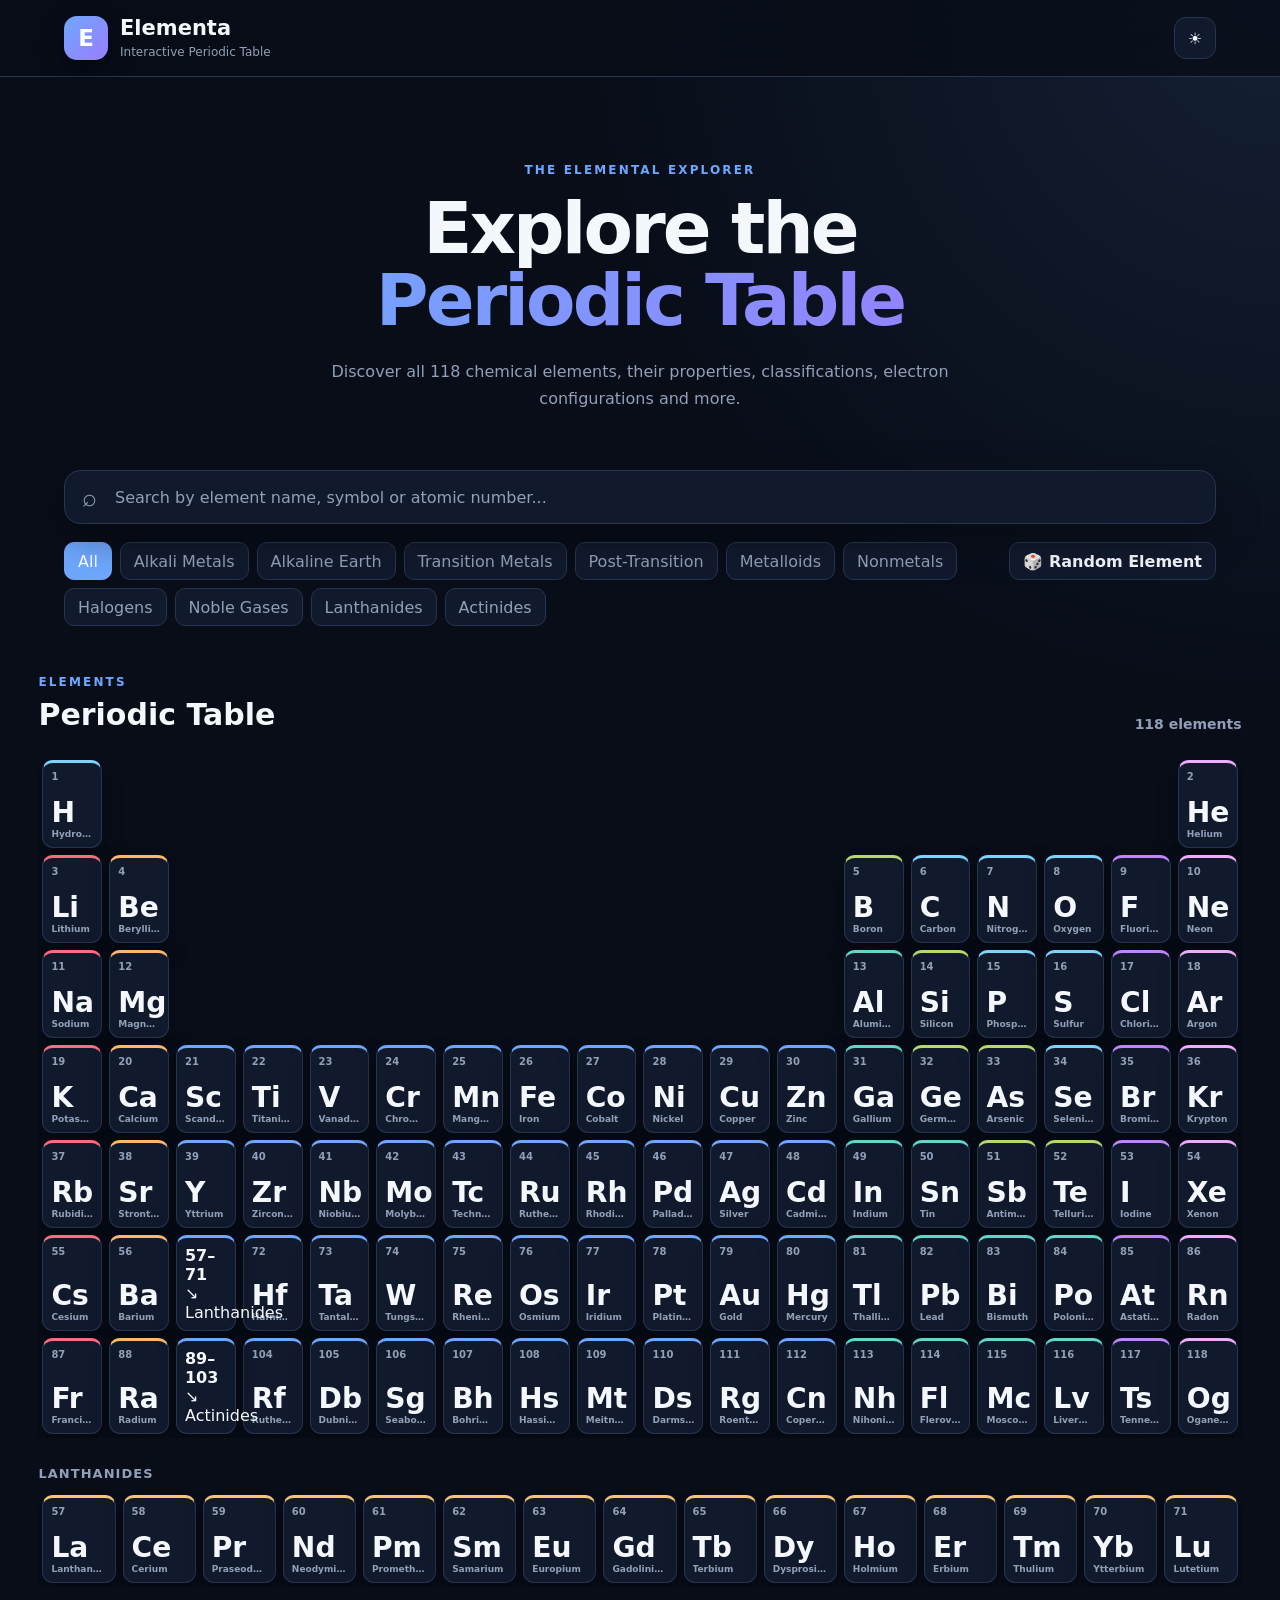
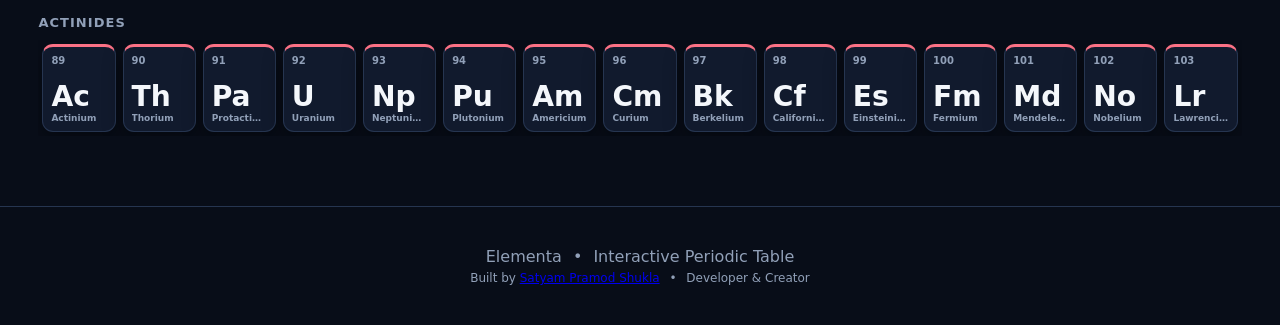
==== index.html @ 65a7c6d0 "Fix Elementa index page" ====
<!DOCTYPE html>
<html lang="en">
<head>
<meta charset="UTF-8">
<meta name="viewport" content="width=device-width, initial-scale=1.0">
<meta name="theme-color" content="#0b1020">
<meta name="description" content="Elementa — Interactive Periodic Table of all 118 chemical elements.">
<meta name="keywords" content="interactive periodic table, periodic table, chemical elements, chemistry, Elementa">
<meta name="author" content="Satyam Pramod Shukla">
<meta name="robots" content="index, follow">
<meta property="og:title" content="Elementa — Interactive Periodic Table">
<meta property="og:description" content="Explore all 118 chemical elements with the interactive Elementa periodic table.">
<meta property="og:type" content="website">
<meta name="color-scheme" content="dark light">
<link rel="manifest" href="manifest.json">
<link rel="stylesheet" href="css/style.css">
<style>
/* Functional fix: search/filter results must visibly hide non-matching cards. */
.element-card.filtered-out {
  opacity: 0.16;
  filter: saturate(0.15);
  pointer-events: none;
}
</style>
<title>Elementa — Interactive Periodic Table</title>
</head>
<body>
<div id="app">
<header class="site-header">
  <div class="brand">
    <div class="brand-icon">E</div>
    <div class="brand-text">
      <h1>Elementa</h1>
      <p>Interactive Periodic Table</p>
    </div>
  </div>
  <button id="themeToggle" class="icon-button" type="button"
          aria-label="Toggle theme" title="Toggle theme">☀️</button>
</header>

<section class="hero">
  <div class="hero-content">
    <span class="eyebrow">THE ELEMENTAL EXPLORER</span>
    <h2>Explore the <span>Periodic Table</span></h2>
    <p>Discover all 118 chemical elements, their properties, classifications, electron configurations and more.</p>
  </div>
</section>

<section class="controls-section">
  <div class="search-wrapper">
    <span class="search-icon">⌕</span>
    <input id="searchInput" type="search"
           placeholder="Search by element name, symbol or atomic number..."
           autocomplete="off" aria-label="Search elements">
    <button id="clearSearch" class="clear-button" type="button"
            aria-label="Clear search">×</button>
  </div>

  <div class="toolbar">
    <div class="filter-group" id="filterGroup">
      <button class="filter-button active" data-filter="all" type="button">All</button>
      <button class="filter-button" data-filter="alkali-metal" type="button">Alkali Metals</button>
      <button class="filter-button" data-filter="alkaline-earth-metal" type="button">Alkaline Earth</button>
      <button class="filter-button" data-filter="transition-metal" type="button">Transition Metals</button>
      <button class="filter-button" data-filter="post-transition-metal" type="button">Post-Transition</button>
      <button class="filter-button" data-filter="metalloid" type="button">Metalloids</button>
      <button class="filter-button" data-filter="nonmetal" type="button">Nonmetals</button>
      <button class="filter-button" data-filter="halogen" type="button">Halogens</button>
      <button class="filter-button" data-filter="noble-gas" type="button">Noble Gases</button>
      <button class="filter-button" data-filter="lanthanide" type="button">Lanthanides</button>
      <button class="filter-button" data-filter="actinide" type="button">Actinides</button>
    </div>
    <button id="randomElement" class="random-button" type="button">🎲 Random Element</button>
  </div>
</section>

<main>
<section class="table-section">
  <div class="section-heading">
    <div>
      <span class="section-label">ELEMENTS</span>
      <h2>Periodic Table</h2>
    </div>
    <div id="elementCount" class="element-count">118 elements</div>
  </div>

  <div id="periodicTable" class="periodic-table" aria-label="Periodic table of elements"></div>

  <div class="series-section">
    <div class="series-label"><span>Lanthanides</span></div>
    <div id="lanthanides" class="series-grid"></div>
  </div>

  <div class="series-section">
    <div class="series-label"><span>Actinides</span></div>
    <div id="actinides" class="series-grid"></div>
  </div>
</section>
</main>

<div id="detailsOverlay" class="details-overlay hidden">
  <div id="detailsPanel" class="details-panel" role="dialog" aria-modal="true" aria-labelledby="detailName">
    <button id="closeDetails" class="close-button" type="button"
            aria-label="Close element details">×</button>

    <div id="detailCategory" class="detail-category">ELEMENT</div>
    <div class="detail-symbol"><span id="detailSymbol">H</span></div>

    <div class="detail-title">
      <div>
        <span id="detailAtomicNumber">Atomic number 1</span>
        <h2 id="detailName">Hydrogen</h2>
      </div>
    </div>

    <p id="detailDescription" class="detail-description">Element information will appear here.</p>

    <div class="detail-grid">
      <div class="detail-card"><span>Atomic Mass</span><strong id="detailMass">—</strong></div>
      <div class="detail-card"><span>State</span><strong id="detailState">—</strong></div>
      <div class="detail-card"><span>Electron Configuration</span><strong id="detailElectronConfig">—</strong></div>
      <div class="detail-card"><span>Discovery</span><strong id="detailDiscovery">—</strong></div>
      <div class="detail-card"><span>Period</span><strong id="detailPeriod">—</strong></div>
      <div class="detail-card"><span>Group</span><strong id="detailGroup">—</strong></div>
    </div>
  </div>
</div>

<footer class="site-footer">
  <p>Elementa <span>•</span> Interactive Periodic Table</p>
  <p class="footer-small">
    Built by
    <a href="https://g.dev/satyamshukla" target="_blank" rel="noopener noreferrer">Satyam Pramod Shukla</a>
    <span>•</span> Developer &amp; Creator
  </p>
</footer>
</div>

<script src="data/elements.js" defer></script>
<script src="js/app.js" defer></script>
</body>
</html>
---- css/style.css ----
:root {
    --bg: #080d18;
    --bg-soft: #0d1424;
    --surface: #111a2d;
    --surface-2: #172239;
    --border: #263550;
    --text: #f4f7fb;
    --muted: #91a0b8;
    --accent: #6ea8fe;
    --accent-2: #9b7cff;
    --shadow: rgba(0, 0, 0, 0.35);

    --alkali: #ff6b81;
    --alkaline: #ffb86b;
    --transition: #6ea8fe;
    --post-transition: #62d6c8;
    --metalloid: #b8d86b;
    --nonmetal: #7dd3fc;
    --halogen: #c084fc;
    --noble-gas: #f0abfc;
    --lanthanide: #f5c76b;
    --actinide: #fb7185;
}

:root[data-theme="light"] {
    --bg: #f4f7fb;
    --bg-soft: #ffffff;
    --surface: #ffffff;
    --surface-2: #eef3fa;
    --border: #d8e0ec;
    --text: #182235;
    --muted: #64748b;
    --accent: #2563eb;
    --accent-2: #7c3aed;
    --shadow: rgba(15, 23, 42, 0.12);
}

* {
    box-sizing: border-box;
}

html {
    scroll-behavior: smooth;
}

body {
    margin: 0;
    min-width: 320px;
    background:
        radial-gradient(
            circle at top right,
            rgba(110, 168, 254, 0.12),
            transparent 30%
        ),
        var(--bg);
    color: var(--text);
    font-family:
        Inter,
        system-ui,
        -apple-system,
        BlinkMacSystemFont,
        "Segoe UI",
        sans-serif;
    transition:
        background 0.3s ease,
        color 0.3s ease;
}

body.details-open {
    overflow: hidden;
}

button,
input {
    font: inherit;
}

button {
    cursor: pointer;
}

.site-header {
    width: 100%;
    min-height: 76px;
    padding: 16px 5%;
    display: flex;
    align-items: center;
    justify-content: space-between;
    gap: 20px;
    position: sticky;
    top: 0;
    z-index: 50;
    background: rgba(8, 13, 24, 0.82);
    border-bottom: 1px solid var(--border);
    backdrop-filter: blur(18px);
}

:root[data-theme="light"] .site-header {
    background: rgba(255, 255, 255, 0.84);
}

.brand {
    display: flex;
    align-items: center;
    gap: 12px;
}

.brand-icon {
    width: 44px;
    height: 44px;
    display: grid;
    place-items: center;
    border-radius: 13px;
    background: linear-gradient(
        135deg,
        var(--accent),
        var(--accent-2)
    );
    color: white;
    font-size: 23px;
    font-weight: 900;
    box-shadow: 0 10px 25px var(--shadow);
}

.brand-text h1 {
    margin: 0;
    font-size: 21px;
    line-height: 1.1;
}

.brand-text p {
    margin: 4px 0 0;
    color: var(--muted);
    font-size: 12px;
}

.icon-button {
    width: 42px;
    height: 42px;
    border: 1px solid var(--border);
    border-radius: 12px;
    background: var(--surface);
    color: var(--text);
    transition:
        transform 0.2s ease,
        border-color 0.2s ease;
}

.icon-button:hover {
    transform: translateY(-2px);
    border-color: var(--accent);
}

.hero {
    padding: 82px 5% 58px;
    text-align: center;
}

.hero-content {
    width: min(850px, 100%);
    margin: auto;
}

.eyebrow,
.section-label {
    color: var(--accent);
    font-size: 12px;
    font-weight: 800;
    letter-spacing: 0.18em;
}

.hero h2 {
    margin: 14px 0;
    font-size: clamp(38px, 7vw, 72px);
    line-height: 1;
    letter-spacing: -0.04em;
}

.hero h2 span {
    display: block;
    background: linear-gradient(
        90deg,
        var(--accent),
        var(--accent-2)
    );
    -webkit-background-clip: text;
    background-clip: text;
    color: transparent;
}

.hero p {
    max-width: 650px;
    margin: 22px auto 0;
    color: var(--muted);
    font-size: 16px;
    line-height: 1.7;
}

.controls-section {
    width: min(1400px, 90%);
    margin: 0 auto 45px;
}

.search-wrapper {
    position: relative;
    display: flex;
    align-items: center;
}

.search-icon {
    position: absolute;
    left: 18px;
    color: var(--muted);
    font-size: 25px;
    line-height: 1;
    pointer-events: none;
}

#searchInput {
    width: 100%;
    min-height: 54px;
    padding: 0 50px;
    border: 1px solid var(--border);
    border-radius: 16px;
    outline: none;
    background: var(--surface);
    color: var(--text);
    box-shadow: 0 15px 40px var(--shadow);
}

#searchInput::placeholder {
    color: var(--muted);
}

#searchInput:focus {
    border-color: var(--accent);
}

.clear-button {
    position: absolute;
    right: 10px;
    width: 36px;
    height: 36px;
    border: 0;
    border-radius: 10px;
    background: transparent;
    color: var(--muted);
    font-size: 24px;
    opacity: 0;
    pointer-events: none;
}

.clear-button.visible {
    opacity: 1;
    pointer-events: auto;
}

.toolbar {
    margin-top: 18px;
    display: flex;
    align-items: flex-start;
    justify-content: space-between;
    gap: 18px;
}

.filter-group {
    display: flex;
    flex-wrap: wrap;
    gap: 8px;
}

.filter-button,
.random-button {
    min-height: 38px;
    padding: 8px 13px;
    border: 1px solid var(--border);
    border-radius: 10px;
    background: var(--surface);
    color: var(--muted);
    transition:
        background 0.2s ease,
        color 0.2s ease,
        border-color 0.2s ease,
        transform 0.2s ease;
}

.filter-button:hover,
.random-button:hover {
    transform: translateY(-1px);
    color: var(--text);
    border-color: var(--accent);
}

.filter-button.active {
    background: var(--accent);
    border-color: var(--accent);
    color: white;
}

.random-button {
    flex-shrink: 0;
    color: var(--text);
    font-weight: 700;
}

.table-section {
    width: min(1500px, 94%);
    margin: 0 auto;
    padding-bottom: 70px;
}

.section-heading {
    margin-bottom: 24px;
    display: flex;
    align-items: flex-end;
    justify-content: space-between;
    gap: 20px;
}

.section-heading h2 {
    margin: 7px 0 0;
    font-size: 30px;
}

.element-count {
    color: var(--muted);
    font-size: 14px;
    font-weight: 700;
}

.periodic-table {
    display: grid;
    grid-template-columns: repeat(18, minmax(48px, 1fr));
    grid-auto-rows: minmax(88px, auto);
    gap: 7px;
    overflow-x: auto;
    padding: 4px;
}

.element-card {
    min-width: 0;
    min-height: 88px;
    padding: 8px;
    position: relative;
    display: flex;
    flex-direction: column;
    justify-content: space-between;
    align-items: flex-start;
    border: 1px solid var(--border);
    border-top: 3px solid var(--accent);
    border-radius: 11px;
    background: var(--surface);
    color: var(--text);
    text-align: left;
    box-shadow: 0 8px 20px var(--shadow);
    transition:
        transform 0.18s ease,
        border-color 0.18s ease,
        opacity 0.18s ease;
}

.element-card:hover {
    transform: translateY(-4px);
    border-color: var(--accent);
}

.element-card:focus-visible {
    outline: 3px solid var(--accent);
    outline-offset: 2px;
}

.element-number {
    color: var(--muted);
    font-size: 10px;
    font-weight: 700;
}

.element-symbol {
    margin: auto 0 2px;
    font-size: clamp(20px, 2.2vw, 30px);
    font-weight: 900;
    line-height: 1;
}

.element-name {
    width: 100%;
    overflow: hidden;
    color: var(--muted);
    font-size: 9px;
    font-weight: 600;
    text-overflow: ellipsis;
    white-space: nowrap;
}

.category-alkali-metal {
    border-top-color: var(--alkali);
}

.category-alkaline-earth-metal {
    border-top-color: var(--alkaline);
}

.category-transition-metal {
    border-top-color: var(--transition);
}

.category-post-transition-metal {
    border-top-color: var(--post-transition);
}

.category-metalloid {
    border-top-color: var(--metalloid);
}

.category-nonmetal {
    border-top-color: var(--nonmetal);
}

.category-halogen {
    border-top-color: var(--halogen);
}

.category-noble-gas {
    border-top-color: var(--noble-gas);
}

.category-lanthanide {
    border-top-color: var(--lanthanide);
}

.category-actinide {
    border-top-color: var(--actinide);
}

.series-section {
    margin-top: 28px;
}

.series-label {
    margin-bottom: 10px;
    color: var(--muted);
    font-size: 13px;
    font-weight: 800;
    letter-spacing: 0.08em;
    text-transform: uppercase;
}

.series-grid {
    display: grid;
    grid-template-columns: repeat(15, minmax(48px, 1fr));
    gap: 7px;
    overflow-x: auto;
    padding: 4px;
}

.series-grid .element-card {
    min-width: 70px;
}

.details-overlay {
    position: fixed;
    inset: 0;
    z-index: 100;
    display: grid;
    place-items: center;
    padding: 20px;
    background: rgba(0, 0, 0, 0.68);
    backdrop-filter: blur(8px);
    opacity: 1;
    visibility: visible;
    transition:
        opacity 0.25s ease,
        visibility 0.25s ease;
}

.details-overlay.hidden {
    opacity: 0;
    visibility: hidden;
    pointer-events: none;
}

.details-panel {
    width: min(650px, 100%);
    max-height: 90vh;
    overflow-y: auto;
    position: relative;
    padding: 30px;
    border: 1px solid var(--border);
    border-radius: 24px;
    background: var(--surface);
    box-shadow: 0 30px 80px rgba(0, 0, 0, 0.4);
    transform: translateY(0);
}

.close-button {
    position: absolute;
    top: 14px;
    right: 14px;
    width: 38px;
    height: 38px;
    border: 1px solid var(--border);
    border-radius: 10px;
    background: var(--surface-2);
    color: var(--text);
    font-size: 24px;
}

.detail-category {
    display: inline-block;
    margin-bottom: 18px;
    padding: 7px 11px;
    border: 1px solid var(--border);
    border-radius: 999px;
    color: var(--text);
    font-size: 11px;
    font-weight: 800;
    text-transform: uppercase;
}

.detail-symbol {
    width: 105px;
    height: 105px;
    margin-bottom: 20px;
    display: grid;
    place-items: center;
    border: 2px solid var(--accent);
    border-radius: 22px;
    background: var(--surface-2);
    box-shadow: 0 15px 35px var(--shadow);
}

.detail-symbol span {
    font-size: 48px;
    font-weight: 900;
}

.detail-title span {
    color: var(--muted);
    font-size: 13px;
}

.detail-title h2 {
    margin: 5px 0 0;
    font-size: 36px;
}

.detail-description {
    color: var(--muted);
    line-height: 1.7;
}

.detail-grid {
    margin-top: 24px;
    display: grid;
    grid-template-columns: repeat(2, 1fr);
    gap: 10px;
}

.detail-card {
    padding: 15px;
    border: 1px solid var(--border);
    border-radius: 13px;
    background: var(--surface-2);
}

.detail-card span {
    display: block;
    margin-bottom: 6px;
    color: var(--muted);
    font-size: 11px;
}

.detail-card strong {
    display: block;
    overflow-wrap: anywhere;
    font-size: 14px;
}

.site-footer {
    padding: 35px 20px;
    border-top: 1px solid var(--border);
    text-align: center;
    color: var(--muted);
}

.site-footer p {
    margin: 5px 0;
}

.site-footer span {
    margin: 0 6px;
}

.footer-small {
    font-size: 12px;
}

@media (max-width: 900px) {

    .toolbar {
        flex-direction: column;
    }

    .random-button {
        width: 100%;
    }

    .periodic-table {
        grid-template-columns: repeat(18, 64px);
    }

    .section-heading {
        align-items: flex-start;
        flex-direction: column;
    }
}

@media (max-width: 600px) {

    .site-header {
        padding: 13px 4%;
    }

    .brand-icon {
        width: 40px;
        height: 40px;
    }

    .brand-text h1 {
        font-size: 18px;
    }

    .hero {
        padding: 60px 5% 45px;
    }

    .hero h2 {
        font-size: 42px;
    }

    .hero p {
        font-size: 14px;
    }

    .controls-section {
        width: 92%;
    }

    .table-section {
        width: 96%;
    }

    .detail-grid {
        grid-template-columns: 1fr;
    }

    .details-panel {
        padding: 24px;
        border-radius: 20px;
    }

    .detail-title h2 {
        font-size: 30px;
    }
}

@media (prefers-reduced-motion: reduce) {

    *,
    *::before,
    *::after {
        scroll-behavior: auto !important;
        transition-duration: 0.01ms !important;
        animation-duration: 0.01ms !important;
    }
  }
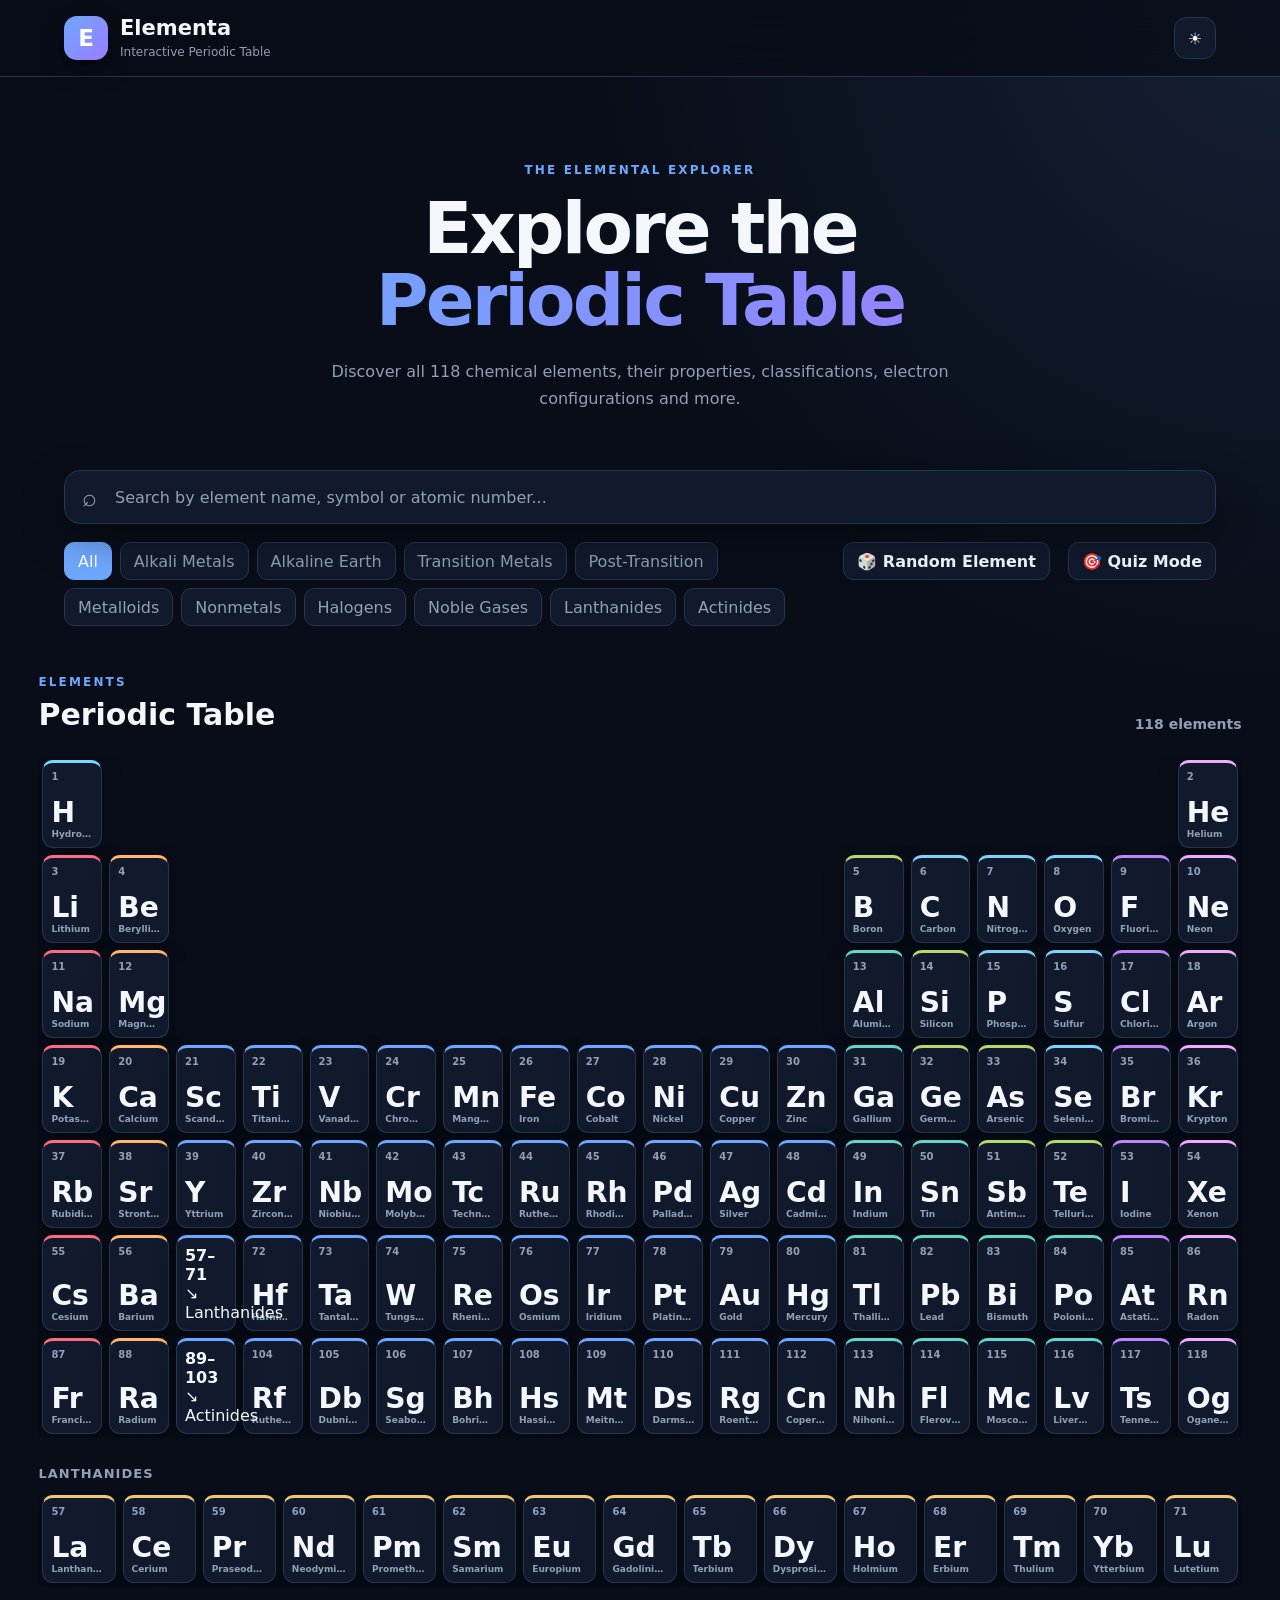
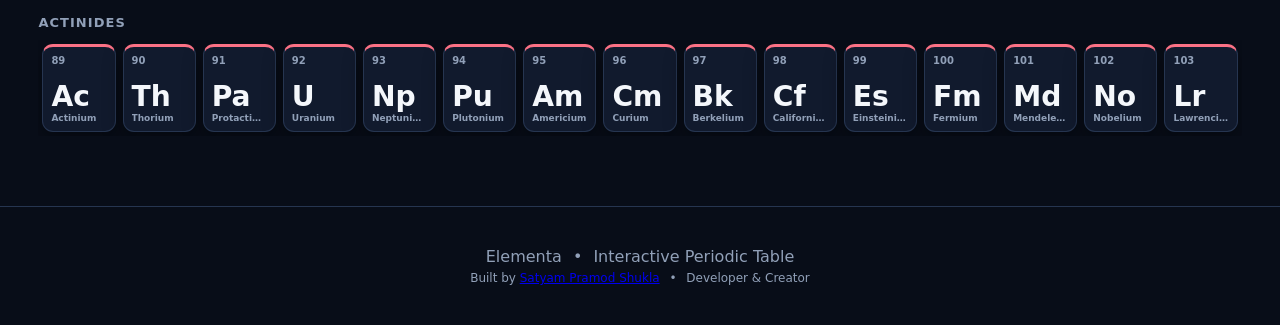
==== commit 1563437f: "Update index.html" ====
--- a/index.html
+++ b/index.html
@@ -1,6 +1,15 @@
 <!DOCTYPE html>
 <html lang="en">
 <head>
+  <!-- Google tag (gtag.js) -->
+<script async src="https://www.googletagmanager.com/gtag/js?id=G-HMF5K8VNNF"></script>
+<script>
+  window.dataLayer = window.dataLayer || [];
+  function gtag(){dataLayer.push(arguments);}
+  gtag('js', new Date());
+
+  gtag('config', 'G-HMF5K8VNNF');
+</script>
 <meta charset="UTF-8">
 <meta name="viewport" content="width=device-width, initial-scale=1.0">
 <meta name="theme-color" content="#0b1020">
@@ -8,9 +17,11 @@
 <meta name="keywords" content="interactive periodic table, periodic table, chemical elements, chemistry, Elementa">
 <meta name="author" content="Satyam Pramod Shukla">
 <meta name="robots" content="index, follow">
+ <link rel="canonical" href="https://satyamhacker-ops.github.io/elementa-periodic-table/">
 <meta property="og:title" content="Elementa — Interactive Periodic Table">
 <meta property="og:description" content="Explore all 118 chemical elements with the interactive Elementa periodic table.">
 <meta property="og:type" content="website">
+  <meta property="og:url" content="https://satyamhacker-ops.github.io/elementa-periodic-table/">
 <meta name="color-scheme" content="dark light">
 <link rel="manifest" href="manifest.json">
 <link rel="stylesheet" href="css/style.css">
@@ -22,6 +33,17 @@
   pointer-events: none;
 }
 </style>
+  <script type="application/ld+json">
+{
+  "@context": "https://schema.org",
+  "@type": "WebApplication",
+  "name": "Elementa — Interactive Periodic Table",
+  "url": "https://satyamhacker-ops.github.io/elementa-periodic-table/",
+  "description": "Interactive Periodic Table of all 118 chemical elements.",
+  "applicationCategory": "EducationalApplication",
+  "operatingSystem": "Any"
+}
+  </script>
 <title>Elementa — Interactive Periodic Table</title>
 </head>
 <body>
@@ -71,6 +93,7 @@
       <button class="filter-button" data-filter="actinide" type="button">Actinides</button>
     </div>
     <button id="randomElement" class="random-button" type="button">🎲 Random Element</button>
+    <button id="quizButton" class="random-button" type="button">🎯 Quiz Mode</button>
   </div>
 </section>
 
